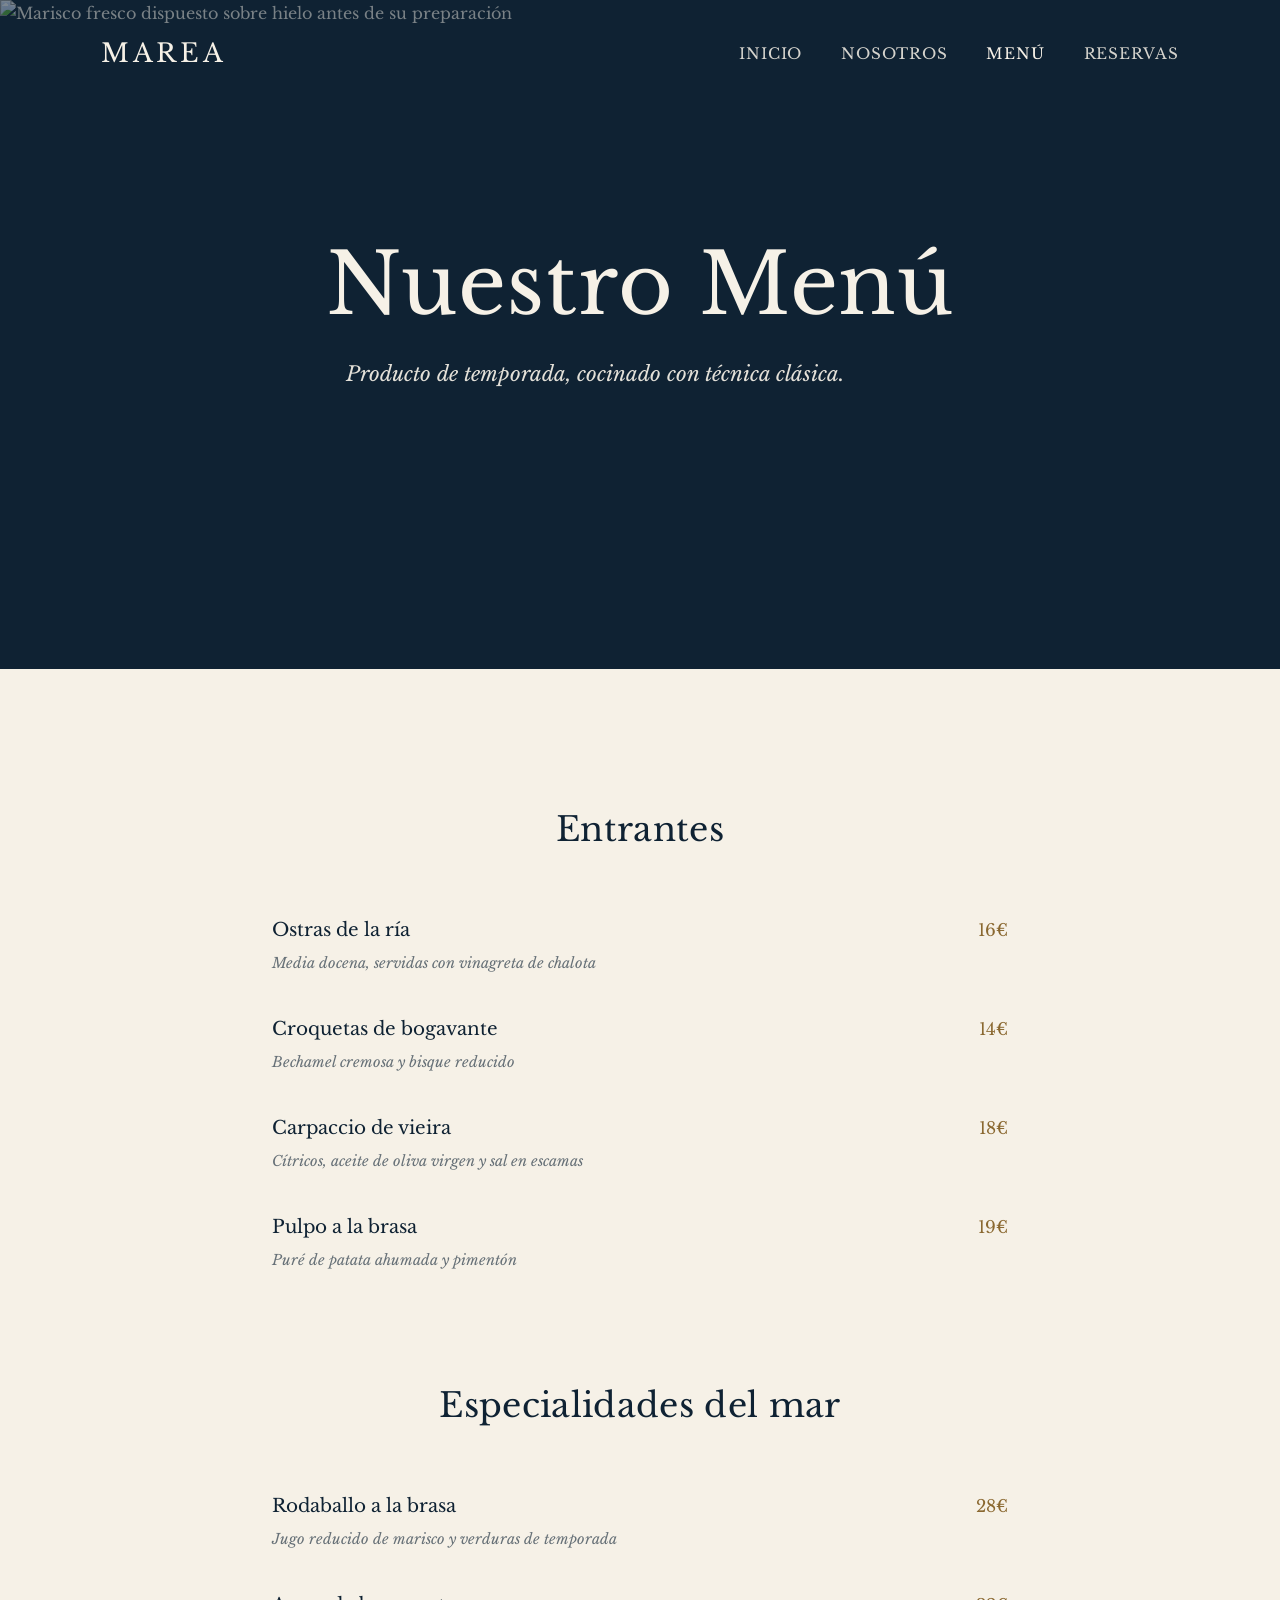
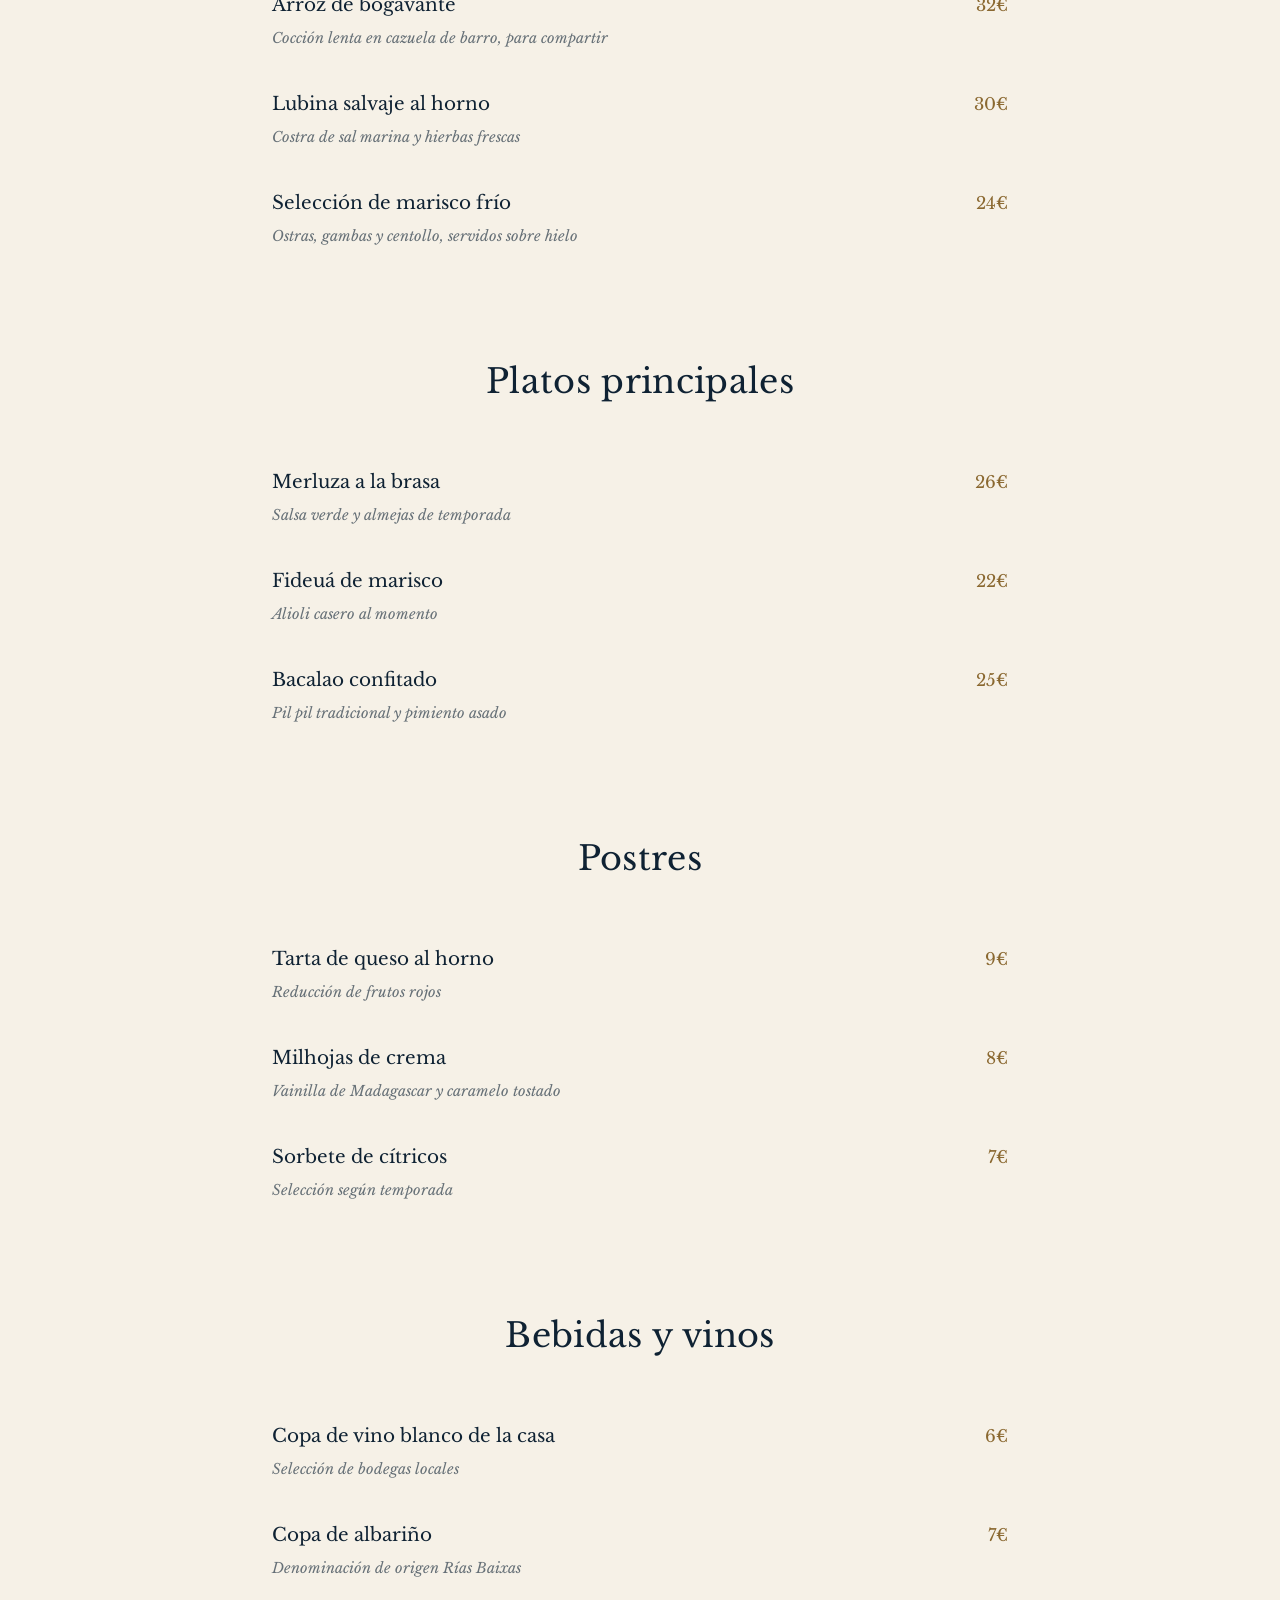
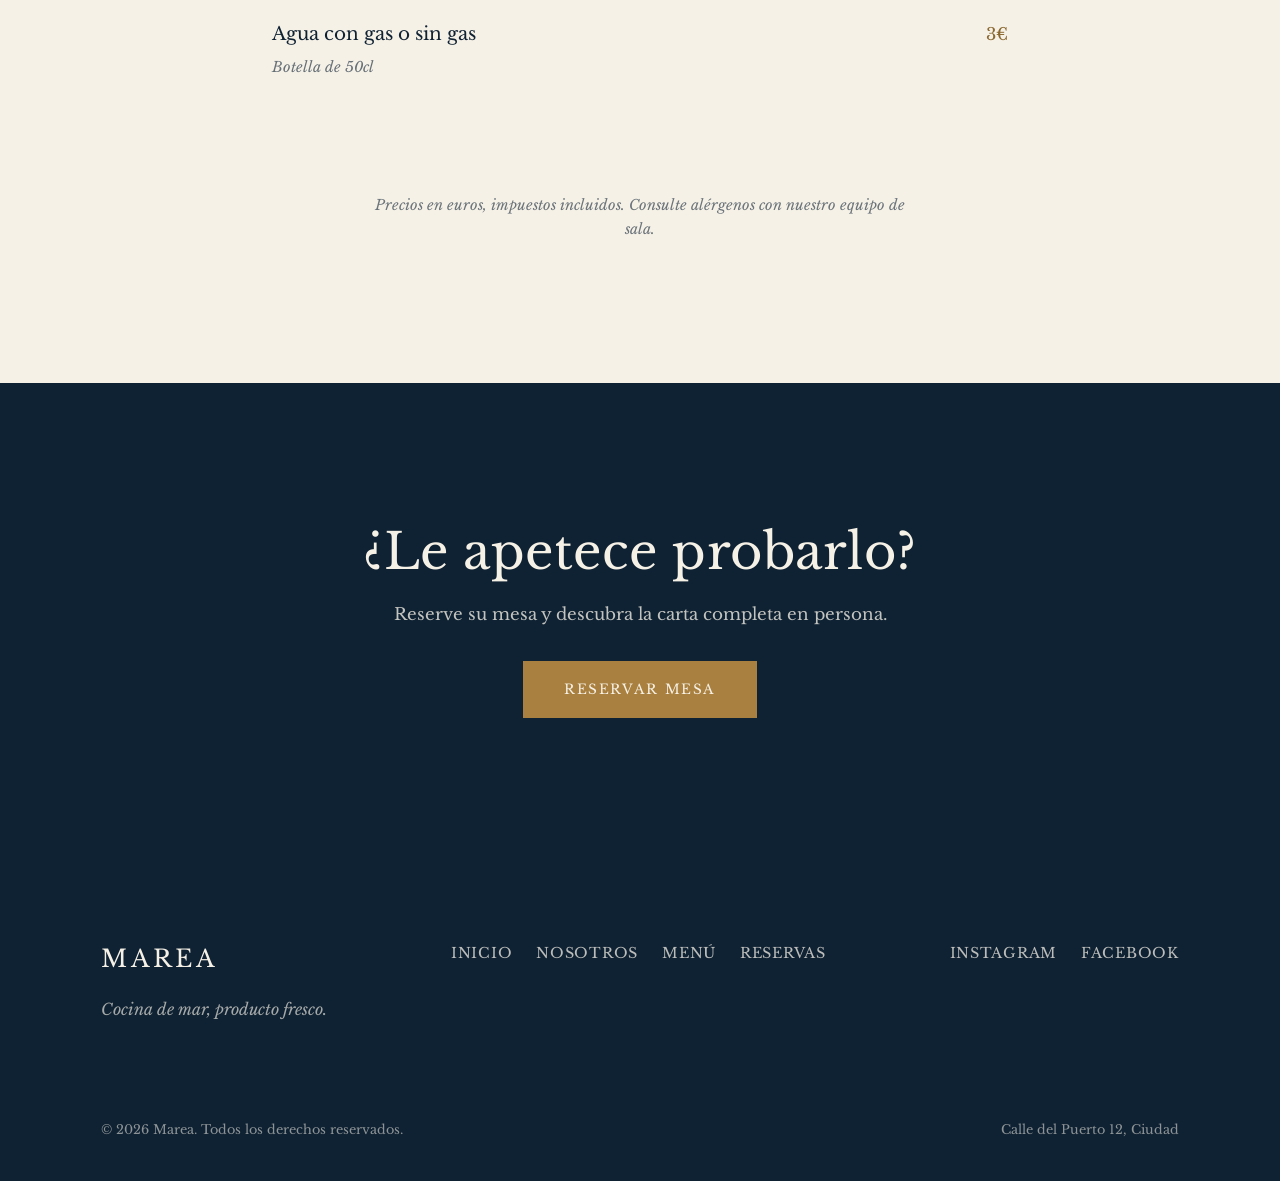
==== menu.html @ 4302d96d "Crear sitio web de Marea: home y menú minimalistas Sitio estático de dos páginas para un restaurante" ====
<!DOCTYPE html>
<html lang="es">
<head>
  <meta charset="UTF-8">
  <meta name="viewport" content="width=device-width, initial-scale=1.0">
  <title>Menú — Marea</title>
  <meta name="description" content="Carta de Marea: entrantes, especialidades del mar, platos principales, postres y vinos.">

  <link rel="preconnect" href="https://fonts.googleapis.com">
  <link rel="preconnect" href="https://fonts.gstatic.com" crossorigin>
  <link href="https://fonts.googleapis.com/css2?family=Libre+Baskerville:ital,wght@0,400;0,700;1,400&display=swap" rel="stylesheet">

  <link rel="stylesheet" href="assets/css/style.css">

  <!-- INSERTAR AQUÍ: favicon del restaurante (mismo archivo que en index.html). -->
  <link rel="icon" href="assets/images/favicon.png" type="image/png">
</head>
<body>

  <header class="site-header" data-header>
    <div class="container site-header__inner">
      <a href="index.html" class="logo">Marea</a>

      <nav class="main-nav" data-nav id="main-nav">
        <ul>
          <li><a href="index.html">Inicio</a></li>
          <li><a href="index.html#nosotros">Nosotros</a></li>
          <li><a href="menu.html" class="is-active">Menú</a></li>
          <li><a href="index.html#reservas">Reservas</a></li>
        </ul>
      </nav>

      <button class="nav-toggle" data-nav-toggle aria-label="Abrir menú de navegación" aria-expanded="false" aria-controls="main-nav">
        <span></span><span></span><span></span>
      </button>
    </div>
  </header>

  <main>

    <!-- HERO DE MENÚ -->
    <section class="hero hero--compact">
      <!-- INSERTAR AQUÍ: imagen para la cabecera del menú. Recomendado 1920x1080px, horizontal,
           puede ser un plano cercano de marisco fresco o una mesa servida. -->
      <img
        src="assets/images/hero-menu.jpg"
        alt="Marisco fresco dispuesto sobre hielo antes de su preparación"
        class="hero__image"
      >

      <div class="container hero__content">
        <h1 class="hero__title">Nuestro Menú</h1>
        <p class="hero__subtitle">Producto de temporada, cocinado con técnica clásica.</p>
      </div>
    </section>

    <!-- CARTA -->
    <section>
      <div class="container">

        <div class="menu-category">
          <h2 class="menu-category__title">Entrantes</h2>

          <div class="menu-item">
            <div>
              <span class="menu-item__name">Ostras de la ría</span>
              <span class="menu-item__desc">Media docena, servidas con vinagreta de chalota</span>
            </div>
            <span class="menu-item__price">16€</span>
          </div>

          <div class="menu-item">
            <div>
              <span class="menu-item__name">Croquetas de bogavante</span>
              <span class="menu-item__desc">Bechamel cremosa y bisque reducido</span>
            </div>
            <span class="menu-item__price">14€</span>
          </div>

          <div class="menu-item">
            <div>
              <span class="menu-item__name">Carpaccio de vieira</span>
              <span class="menu-item__desc">Cítricos, aceite de oliva virgen y sal en escamas</span>
            </div>
            <span class="menu-item__price">18€</span>
          </div>

          <div class="menu-item">
            <div>
              <span class="menu-item__name">Pulpo a la brasa</span>
              <span class="menu-item__desc">Puré de patata ahumada y pimentón</span>
            </div>
            <span class="menu-item__price">19€</span>
          </div>
        </div>

        <div class="menu-category">
          <h2 class="menu-category__title">Especialidades del mar</h2>

          <div class="menu-item">
            <div>
              <span class="menu-item__name">Rodaballo a la brasa</span>
              <span class="menu-item__desc">Jugo reducido de marisco y verduras de temporada</span>
            </div>
            <span class="menu-item__price">28€</span>
          </div>

          <div class="menu-item">
            <div>
              <span class="menu-item__name">Arroz de bogavante</span>
              <span class="menu-item__desc">Cocción lenta en cazuela de barro, para compartir</span>
            </div>
            <span class="menu-item__price">32€</span>
          </div>

          <div class="menu-item">
            <div>
              <span class="menu-item__name">Lubina salvaje al horno</span>
              <span class="menu-item__desc">Costra de sal marina y hierbas frescas</span>
            </div>
            <span class="menu-item__price">30€</span>
          </div>

          <div class="menu-item">
            <div>
              <span class="menu-item__name">Selección de marisco frío</span>
              <span class="menu-item__desc">Ostras, gambas y centollo, servidos sobre hielo</span>
            </div>
            <span class="menu-item__price">24€</span>
          </div>
        </div>

        <div class="menu-category">
          <h2 class="menu-category__title">Platos principales</h2>

          <div class="menu-item">
            <div>
              <span class="menu-item__name">Merluza a la brasa</span>
              <span class="menu-item__desc">Salsa verde y almejas de temporada</span>
            </div>
            <span class="menu-item__price">26€</span>
          </div>

          <div class="menu-item">
            <div>
              <span class="menu-item__name">Fideuá de marisco</span>
              <span class="menu-item__desc">Alioli casero al momento</span>
            </div>
            <span class="menu-item__price">22€</span>
          </div>

          <div class="menu-item">
            <div>
              <span class="menu-item__name">Bacalao confitado</span>
              <span class="menu-item__desc">Pil pil tradicional y pimiento asado</span>
            </div>
            <span class="menu-item__price">25€</span>
          </div>
        </div>

        <div class="menu-category">
          <h2 class="menu-category__title">Postres</h2>

          <div class="menu-item">
            <div>
              <span class="menu-item__name">Tarta de queso al horno</span>
              <span class="menu-item__desc">Reducción de frutos rojos</span>
            </div>
            <span class="menu-item__price">9€</span>
          </div>

          <div class="menu-item">
            <div>
              <span class="menu-item__name">Milhojas de crema</span>
              <span class="menu-item__desc">Vainilla de Madagascar y caramelo tostado</span>
            </div>
            <span class="menu-item__price">8€</span>
          </div>

          <div class="menu-item">
            <div>
              <span class="menu-item__name">Sorbete de cítricos</span>
              <span class="menu-item__desc">Selección según temporada</span>
            </div>
            <span class="menu-item__price">7€</span>
          </div>
        </div>

        <div class="menu-category">
          <h2 class="menu-category__title">Bebidas y vinos</h2>

          <div class="menu-item">
            <div>
              <span class="menu-item__name">Copa de vino blanco de la casa</span>
              <span class="menu-item__desc">Selección de bodegas locales</span>
            </div>
            <span class="menu-item__price">6€</span>
          </div>

          <div class="menu-item">
            <div>
              <span class="menu-item__name">Copa de albariño</span>
              <span class="menu-item__desc">Denominación de origen Rías Baixas</span>
            </div>
            <span class="menu-item__price">7€</span>
          </div>

          <div class="menu-item">
            <div>
              <span class="menu-item__name">Agua con gas o sin gas</span>
              <span class="menu-item__desc">Botella de 50cl</span>
            </div>
            <span class="menu-item__price">3€</span>
          </div>
        </div>

        <p class="menu-note">
          Precios en euros, impuestos incluidos. Consulte alérgenos con nuestro equipo de sala.
        </p>

      </div>
    </section>

    <!-- LLAMADA A RESERVAR -->
    <section class="reserve" id="reservas">
      <div class="container">
        <div class="section-heading section-heading--center" style="margin-bottom: 2rem;">
          <h2>¿Le apetece probarlo?</h2>
          <p>Reserve su mesa y descubra la carta completa en persona.</p>
        </div>
        <div style="display:flex; justify-content:center;">
          <a href="mailto:reservas@marea.com" class="btn btn--primary">Reservar mesa</a>
        </div>
      </div>
    </section>

  </main>

  <footer class="site-footer">
    <div class="container">
      <div class="site-footer__top">
        <div>
          <div class="site-footer__logo">Marea</div>
          <p class="site-footer__tagline">Cocina de mar, producto fresco.</p>
        </div>

        <nav class="site-footer__nav">
          <ul>
            <li><a href="index.html">Inicio</a></li>
            <li><a href="index.html#nosotros">Nosotros</a></li>
            <li><a href="menu.html">Menú</a></li>
            <li><a href="index.html#reservas">Reservas</a></li>
          </ul>
        </nav>

        <nav class="site-footer__social">
          <ul>
            <!-- Sustituir por los enlaces reales a redes sociales -->
            <li><a href="#" target="_blank" rel="noopener">Instagram</a></li>
            <li><a href="#" target="_blank" rel="noopener">Facebook</a></li>
          </ul>
        </nav>
      </div>

      <div class="site-footer__bottom">
        <span>© 2026 Marea. Todos los derechos reservados.</span>
        <span>Calle del Puerto 12, Ciudad</span>
      </div>
    </div>
  </footer>

  <script src="assets/js/main.js"></script>
</body>
</html>
---- assets/css/style.css ----
/* ==========================================================================
   MAREA — Restaurante de mariscos
   Sistema de diseño: minimalista, jerarquía tipográfica y espacio en blanco.
   Regla estructural: no se usan bordes salvo en botones (.btn) y tarjetas (.card).
   Tipografía: Libre Baskerville (revival de la fuente inglesa de John Baskerville).
   ========================================================================== */

:root {
  /* Paleta de 3 colores */
  --color-ink: #0f2233;        /* azul marino profundo — texto principal / fondos oscuros */
  --color-ivory: #f6f1e7;      /* marfil cálido — fondo principal */
  --color-brass: #a9803f;      /* latón / dorado envejecido — acentos */

  --color-ink-rgb: 15, 34, 51;
  --color-brass-rgb: 169, 128, 63;

  --color-ivory-soft: #efe8d8; /* variación tenue del marfil para separar secciones */
  --color-brass-deep: #8a6830; /* dorado en estado hover/activo */

  --font-display: 'Libre Baskerville', 'Georgia', serif;

  --container-width: 1180px;
  --gutter: clamp(1.5rem, 4vw, 4rem);

  --ease: cubic-bezier(0.4, 0, 0.2, 1);
}

/* ---------- Reset ---------- */
*,
*::before,
*::after {
  box-sizing: border-box;
}

html {
  scroll-behavior: smooth;
}

body,
h1, h2, h3, h4,
p, figure, blockquote {
  margin: 0;
}

ul {
  list-style: none;
  margin: 0;
  padding: 0;
}

a {
  color: inherit;
  text-decoration: none;
}

img {
  display: block;
  max-width: 100%;
  height: auto;
}

button {
  font: inherit;
  color: inherit;
  background: none;
  border: none;
  cursor: pointer;
  padding: 0;
}

/* ---------- Base ---------- */
body {
  font-family: var(--font-display);
  background-color: var(--color-ivory);
  color: var(--color-ink);
  font-weight: 400;
  line-height: 1.7;
  -webkit-font-smoothing: antialiased;
}

.container {
  width: 100%;
  max-width: var(--container-width);
  margin-inline: auto;
  padding-inline: var(--gutter);
}

/* Utilidad de entrecomillado / kicker eliminada a propósito: el sitio
   no usa etiquetas de sección ni indicadores genéricos. La jerarquía
   se resuelve con tamaño, peso e interlineado tipográfico. */

h1, h2, h3, h4 {
  font-family: var(--font-display);
  font-weight: 400;
  letter-spacing: 0.01em;
  line-height: 1.15;
}

.eyebrow-none { display: none; } /* reservado, no se usa: sin etiquetas de sección */

/* ---------- Encabezado / navegación ---------- */
.site-header {
  position: fixed;
  inset-inline: 0;
  top: 0;
  z-index: 100;
  padding-block: clamp(1.25rem, 3vw, 2rem);
  transition: padding var(--ease) 0.35s, background-color var(--ease) 0.35s;
}

.site-header__inner {
  display: flex;
  align-items: center;
  justify-content: space-between;
}

.site-header.is-scrolled {
  padding-block: 1rem;
  background-color: rgba(var(--color-ink-rgb), 0.92);
  backdrop-filter: blur(6px);
}

.logo {
  font-size: clamp(1.35rem, 2vw, 1.6rem);
  letter-spacing: 0.14em;
  text-transform: uppercase;
  color: inherit;
}

.main-nav ul {
  display: flex;
  align-items: center;
  gap: clamp(1.75rem, 3vw, 3rem);
}

.main-nav a {
  font-size: 0.95rem;
  letter-spacing: 0.06em;
  text-transform: uppercase;
  opacity: 0.86;
  transition: opacity var(--ease) 0.25s;
}

.main-nav a:hover,
.main-nav a.is-active {
  opacity: 1;
}

.nav-toggle {
  display: none;
  flex-direction: column;
  justify-content: space-between;
  width: 26px;
  height: 18px;
}

.nav-toggle span {
  display: block;
  height: 1px;
  width: 100%;
  background-color: currentColor;
}

/* Encabezado y navegación sobre fondo oscuro (hero) por defecto */
.site-header,
.site-header .logo,
.site-header .main-nav a,
.site-header .nav-toggle {
  color: var(--color-ivory);
}

/* Variante para páginas / estados con fondo claro bajo el encabezado */
.site-header.on-light .logo,
.site-header.on-light .main-nav a,
.site-header.on-light .nav-toggle {
  color: var(--color-ink);
}

/* ---------- Botones ---------- */
.btn {
  display: inline-block;
  padding: 1rem 2.5rem;
  font-size: 0.85rem;
  letter-spacing: 0.12em;
  text-transform: uppercase;
  border: 1px solid currentColor;
  transition: background-color var(--ease) 0.3s, color var(--ease) 0.3s, border-color var(--ease) 0.3s;
}

.btn--primary {
  color: var(--color-ivory);
  border-color: var(--color-brass);
  background-color: var(--color-brass);
}

.btn--primary:hover {
  background-color: transparent;
  color: var(--color-brass);
}

.btn--outline {
  color: var(--color-ivory);
  border-color: rgba(246, 241, 231, 0.55);
  background-color: transparent;
}

.btn--outline:hover {
  border-color: var(--color-ivory);
  background-color: var(--color-ivory);
  color: var(--color-ink);
}

.btn--dark {
  color: var(--color-ink);
  border-color: var(--color-ink);
  background-color: transparent;
}

.btn--dark:hover {
  background-color: var(--color-ink);
  color: var(--color-ivory);
}

/* ---------- Hero ---------- */
.hero {
  position: relative;
  min-height: 100svh;
  display: flex;
  align-items: flex-end;
  overflow: hidden;
  color: var(--color-ivory);
  background-color: var(--color-ink);
}

.hero__image {
  position: absolute;
  inset: 0;
  width: 100%;
  height: 100%;
  object-fit: cover;
  object-position: center;
}

.hero::after {
  content: "";
  position: absolute;
  inset: 0;
  background: linear-gradient(
    180deg,
    rgba(var(--color-ink-rgb), 0.55) 0%,
    rgba(var(--color-ink-rgb), 0.35) 45%,
    rgba(var(--color-ink-rgb), 0.85) 100%
  );
}

.hero__content {
  position: relative;
  z-index: 1;
  padding-block: clamp(3rem, 8vw, 6rem);
  max-width: 42rem;
}

.hero__title {
  font-size: clamp(2.75rem, 7vw, 5.25rem);
  margin-bottom: 1.5rem;
}

.hero__subtitle {
  font-size: clamp(1.05rem, 1.6vw, 1.3rem);
  font-style: italic;
  font-weight: 400;
  opacity: 0.92;
  max-width: 34rem;
  margin-bottom: 2.5rem;
}

.hero__actions {
  display: flex;
  flex-wrap: wrap;
  gap: 1.25rem;
}

/* Hero reducido, usado en la página de Menú */
.hero--compact {
  min-height: 62vh;
  align-items: center;
}

.hero--compact .hero__content {
  text-align: center;
  max-width: 46rem;
  margin-inline: auto;
}

/* ---------- Secciones genéricas ---------- */
section {
  padding-block: clamp(5rem, 11vw, 9rem);
}

.section--soft {
  background-color: var(--color-ivory-soft);
}

.section-heading {
  max-width: 42rem;
  margin-bottom: clamp(3rem, 6vw, 5rem);
}

.section-heading--center {
  margin-inline: auto;
  text-align: center;
}

.section-heading h2 {
  font-size: clamp(2.1rem, 4vw, 3.1rem);
  margin-bottom: 1.25rem;
}

.section-heading p {
  font-size: 1.05rem;
  opacity: 0.78;
}

/* ---------- Nosotros / historia (imagen + texto) ---------- */
.about {
  display: grid;
  grid-template-columns: 1fr;
  gap: clamp(2.5rem, 6vw, 5rem);
  align-items: center;
}

.about__media img {
  width: 100%;
  aspect-ratio: 4 / 5;
  object-fit: cover;
}

.about__body h2 {
  font-size: clamp(2rem, 4vw, 2.9rem);
  margin-bottom: 1.5rem;
}

.about__body p {
  opacity: 0.82;
  max-width: 34rem;
  margin-bottom: 1.25rem;
}

.about__body p:last-of-type {
  margin-bottom: 2rem;
}

/* ---------- Tarjetas (única excepción de borde junto con .btn) ---------- */
.dishes__grid {
  display: grid;
  grid-template-columns: 1fr;
  gap: clamp(1.75rem, 3vw, 2.5rem);
}

.card {
  border: 1px solid rgba(var(--color-ink-rgb), 0.16);
  background-color: var(--color-ivory);
  display: flex;
  flex-direction: column;
}

.card__media img {
  width: 100%;
  aspect-ratio: 5 / 4;
  object-fit: cover;
}

.card__body {
  padding: clamp(1.5rem, 3vw, 2.25rem);
  display: flex;
  flex-direction: column;
  flex-grow: 1;
}

.card__row {
  display: flex;
  justify-content: space-between;
  align-items: baseline;
  gap: 1rem;
  margin-bottom: 0.75rem;
}

.card__row h3 {
  font-size: 1.25rem;
}

.card__price {
  font-size: 1.05rem;
  color: var(--color-brass-deep);
  white-space: nowrap;
}

.card__body p {
  opacity: 0.75;
  font-size: 0.95rem;
}

/* ---------- Galería / ambiente ---------- */
.gallery {
  display: grid;
  grid-template-columns: 1fr;
  gap: clamp(0.75rem, 2vw, 1.25rem);
}

.gallery__item img {
  width: 100%;
  height: 100%;
  object-fit: cover;
}

.gallery__item--tall,
.gallery__item--wide {
  aspect-ratio: 4 / 3;
}

/* ---------- Cita ---------- */
.quote {
  text-align: center;
  max-width: 46rem;
  margin-inline: auto;
}

.quote blockquote {
  font-size: clamp(1.5rem, 3vw, 2.25rem);
  font-style: italic;
  line-height: 1.5;
  margin-bottom: 1.75rem;
}

.quote cite {
  display: block;
  font-style: normal;
  font-size: 0.85rem;
  letter-spacing: 0.1em;
  text-transform: uppercase;
  opacity: 0.6;
}

/* ---------- Reservas / contacto ---------- */
.reserve {
  background-color: var(--color-ink);
  color: var(--color-ivory);
}

.reserve__grid {
  display: grid;
  grid-template-columns: 1fr;
  gap: clamp(2.5rem, 6vw, 5rem);
  align-items: center;
}

.reserve__body h2 {
  font-size: clamp(2.1rem, 4vw, 3rem);
  margin-bottom: 1.25rem;
}

.reserve__body p {
  opacity: 0.78;
  max-width: 32rem;
  margin-bottom: 2rem;
}

.reserve__details {
  display: flex;
  flex-direction: column;
  gap: 1.5rem;
}

.reserve__details h4 {
  font-size: 0.8rem;
  letter-spacing: 0.12em;
  text-transform: uppercase;
  opacity: 0.6;
  margin-bottom: 0.4rem;
}

.reserve__details p {
  opacity: 0.92;
}

.reserve__media img {
  width: 100%;
  aspect-ratio: 4 / 5;
  object-fit: cover;
}

/* ---------- Menú (listado de platos) ---------- */
.menu-category {
  max-width: 46rem;
  margin-inline: auto;
  margin-bottom: clamp(3.5rem, 8vw, 6rem);
}

.menu-category:last-child {
  margin-bottom: 0;
}

.menu-category__title {
  font-size: clamp(1.6rem, 3vw, 2.1rem);
  text-align: center;
  margin-bottom: clamp(2rem, 4vw, 3rem);
}

.menu-item {
  display: flex;
  justify-content: space-between;
  align-items: baseline;
  gap: 1.5rem;
  padding-block: 1.1rem;
}

.menu-item + .menu-item {
  margin-top: 0.15rem;
}

.menu-item__name {
  font-size: 1.15rem;
}

.menu-item__desc {
  display: block;
  font-size: 0.9rem;
  font-style: italic;
  opacity: 0.62;
  margin-top: 0.35rem;
  max-width: 30rem;
}

.menu-item__price {
  font-size: 1.05rem;
  color: var(--color-brass-deep);
  white-space: nowrap;
}

.menu-note {
  text-align: center;
  max-width: 34rem;
  margin: clamp(3rem, 6vw, 4.5rem) auto 0;
  font-size: 0.9rem;
  font-style: italic;
  opacity: 0.6;
}

/* ---------- Pie de página ---------- */
.site-footer {
  background-color: var(--color-ink);
  color: var(--color-ivory);
  padding-block: clamp(3.5rem, 7vw, 5rem) clamp(2rem, 4vw, 2.5rem);
}

.site-footer__top {
  display: flex;
  flex-direction: column;
  gap: clamp(2rem, 4vw, 3rem);
  padding-bottom: clamp(2.5rem, 5vw, 3.5rem);
}

.site-footer__logo {
  font-size: 1.5rem;
  letter-spacing: 0.14em;
  text-transform: uppercase;
  margin-bottom: 1rem;
}

.site-footer__tagline {
  opacity: 0.65;
  max-width: 26rem;
  font-style: italic;
}

.site-footer__nav ul,
.site-footer__social ul {
  display: flex;
  flex-wrap: wrap;
  gap: 1.5rem;
}

.site-footer__nav a,
.site-footer__social a {
  font-size: 0.9rem;
  letter-spacing: 0.05em;
  text-transform: uppercase;
  opacity: 0.75;
  transition: opacity var(--ease) 0.25s;
}

.site-footer__nav a:hover,
.site-footer__social a:hover {
  opacity: 1;
}

.site-footer__bottom {
  display: flex;
  flex-direction: column;
  gap: 0.75rem;
  padding-top: clamp(2rem, 4vw, 2.5rem);
  font-size: 0.8rem;
  opacity: 0.55;
}

/* ---------- Responsive ---------- */
@media (min-width: 640px) {
  .dishes__grid {
    grid-template-columns: repeat(2, 1fr);
  }

  .gallery {
    grid-template-columns: repeat(2, 1fr);
  }

  .site-footer__top {
    flex-direction: row;
    justify-content: space-between;
    align-items: flex-start;
  }

  .site-footer__bottom {
    flex-direction: row;
    justify-content: space-between;
  }
}

@media (min-width: 860px) {
  .about {
    grid-template-columns: 1fr 1fr;
  }

  .about__media--right {
    order: 2;
  }

  .reserve__grid {
    grid-template-columns: 1fr 1fr;
  }
}

@media (min-width: 900px) {
  .dishes__grid {
    grid-template-columns: repeat(3, 1fr);
  }

  .gallery {
    grid-template-columns: repeat(3, 1fr);
  }
}

@media (max-width: 859px) {
  .main-nav {
    position: fixed;
    inset: 0;
    z-index: 90;
    display: flex;
    align-items: center;
    justify-content: center;
    background-color: var(--color-ink);
    opacity: 0;
    visibility: hidden;
    transform: translateY(-8px);
    transition: opacity var(--ease) 0.35s, visibility var(--ease) 0.35s, transform var(--ease) 0.35s;
  }

  .main-nav.is-open {
    opacity: 1;
    visibility: visible;
    transform: translateY(0);
  }

  .main-nav ul {
    flex-direction: column;
    gap: 2.25rem;
    text-align: center;
  }

  .main-nav a {
    color: var(--color-ivory);
    font-size: 1.4rem;
  }

  .nav-toggle {
    display: flex;
  }
}

@media (max-width: 639px) {
  .menu-item {
    flex-direction: column;
    align-items: flex-start;
    gap: 0.25rem;
  }
}
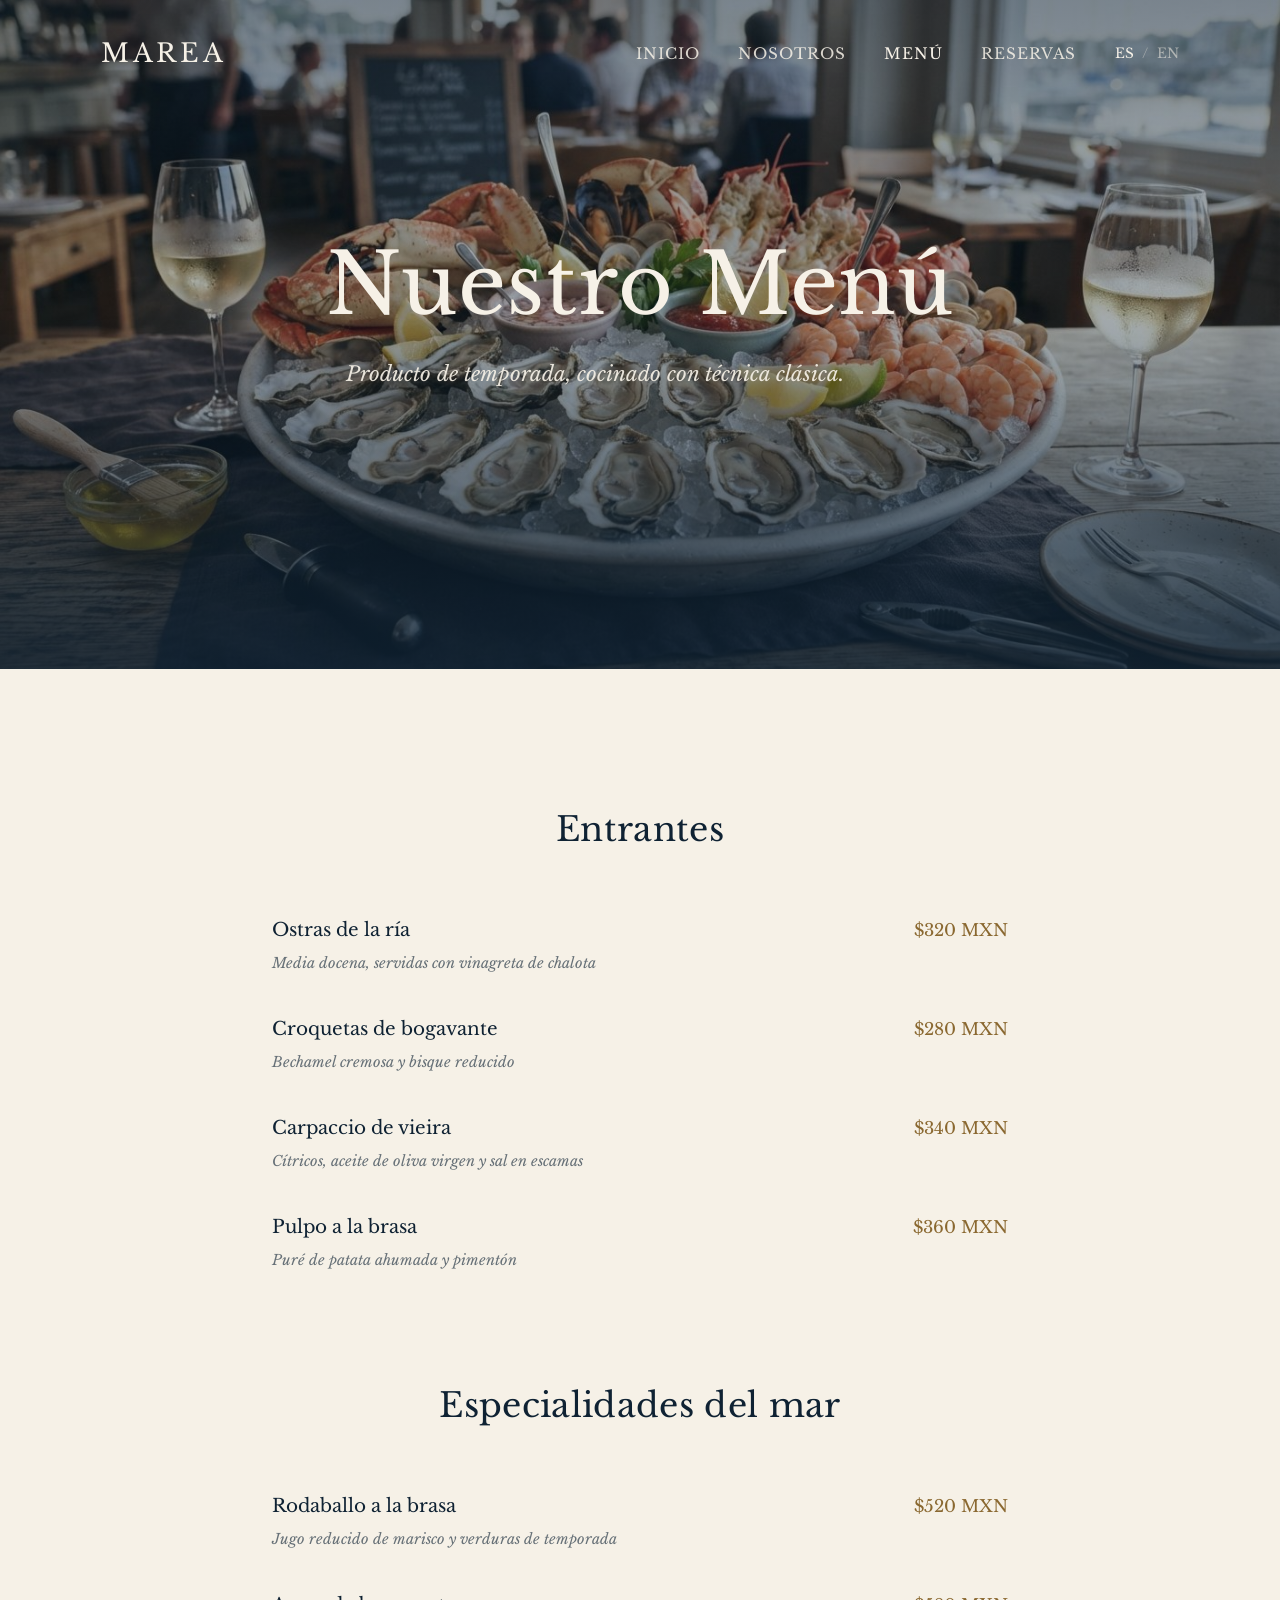
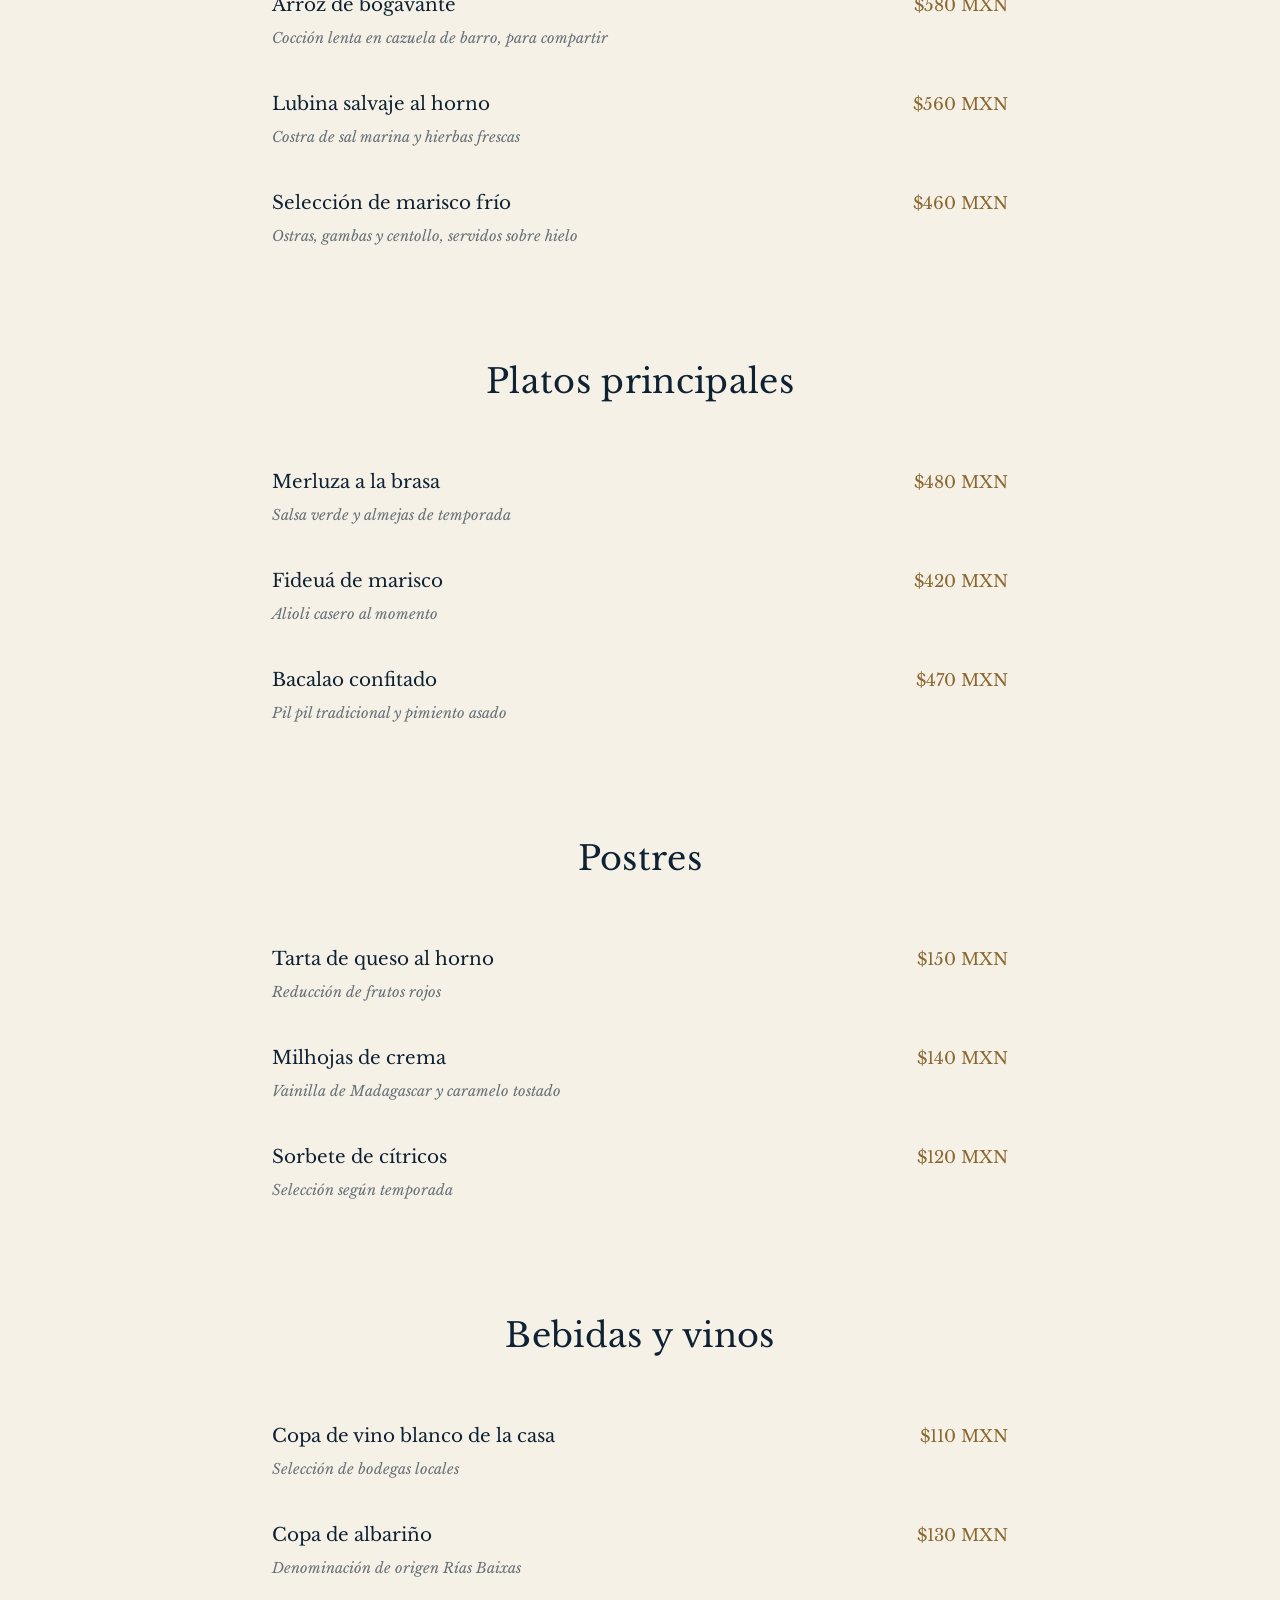
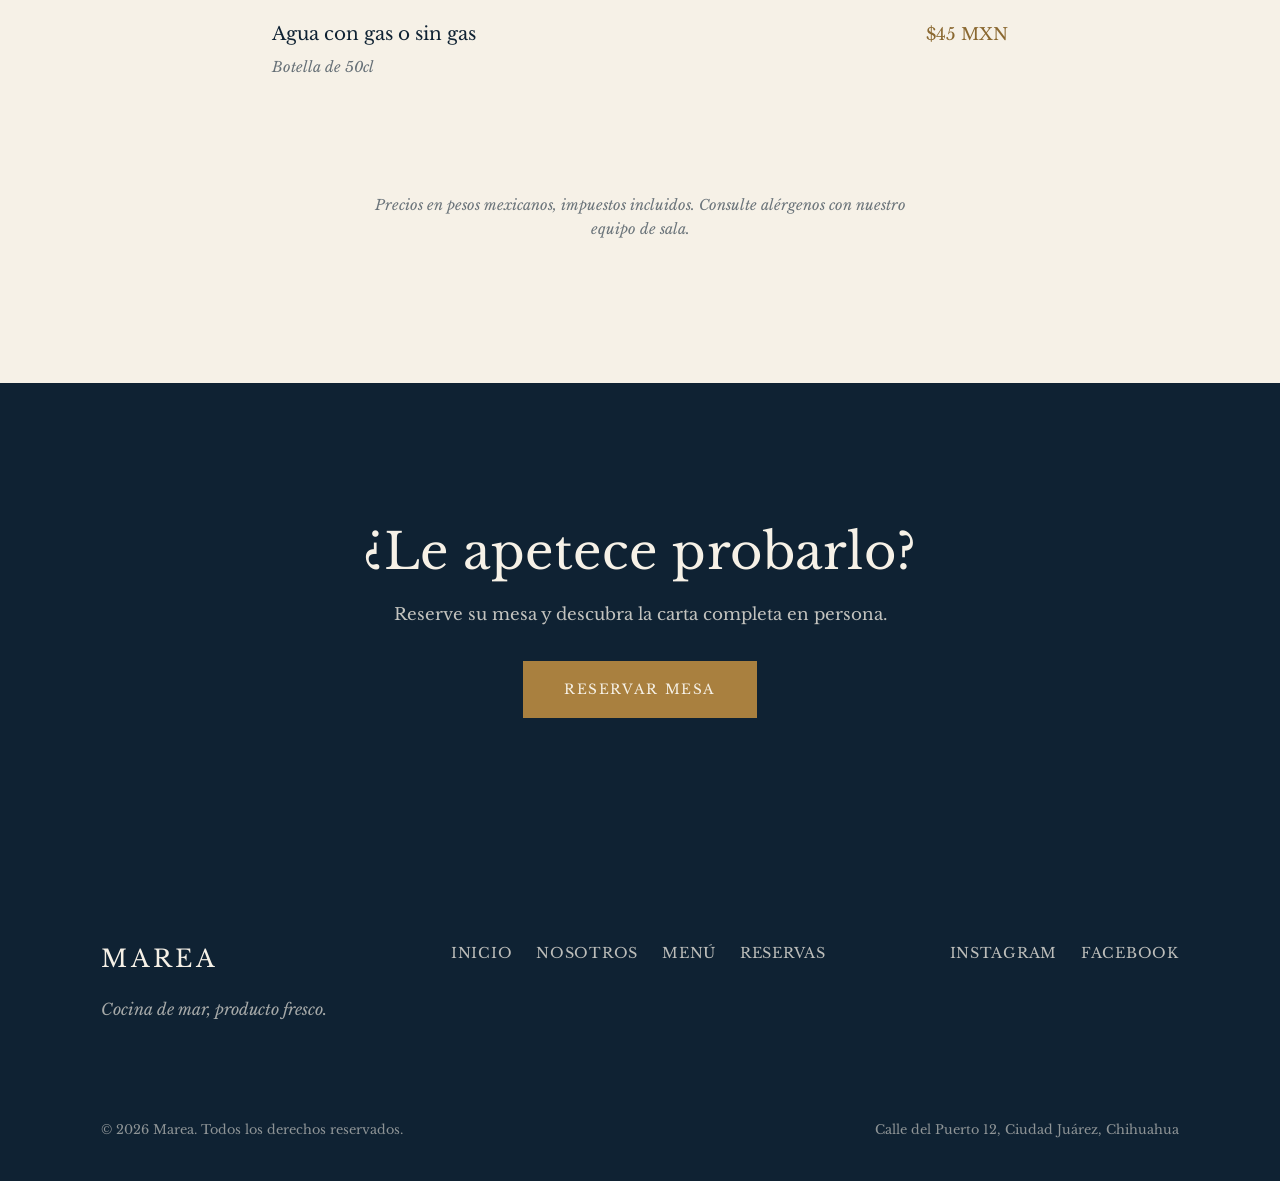
==== commit 441b0997: "Agregar selector de idioma/moneda, WhatsApp y fotografías reales - Selector ES/EN en el encabezado q" ====
--- a/menu.html
+++ b/menu.html
@@ -21,18 +21,26 @@
     <div class="container site-header__inner">
       <a href="index.html" class="logo">Marea</a>
 
-      <nav class="main-nav" data-nav id="main-nav">
-        <ul>
-          <li><a href="index.html">Inicio</a></li>
-          <li><a href="index.html#nosotros">Nosotros</a></li>
-          <li><a href="menu.html" class="is-active">Menú</a></li>
-          <li><a href="index.html#reservas">Reservas</a></li>
-        </ul>
-      </nav>
-
-      <button class="nav-toggle" data-nav-toggle aria-label="Abrir menú de navegación" aria-expanded="false" aria-controls="main-nav">
-        <span></span><span></span><span></span>
-      </button>
+      <div class="site-header__right">
+        <nav class="main-nav" data-nav id="main-nav">
+          <ul>
+            <li><a href="index.html" data-i18n="nav_inicio">Inicio</a></li>
+            <li><a href="index.html#nosotros" data-i18n="nav_nosotros">Nosotros</a></li>
+            <li><a href="menu.html" class="is-active" data-i18n="nav_menu">Menú</a></li>
+            <li><a href="index.html#reservas" data-i18n="nav_reservas">Reservas</a></li>
+          </ul>
+        </nav>
+
+        <div class="lang-switch" data-lang-switch aria-label="Seleccionar idioma / moneda">
+          <button type="button" class="lang-switch__btn is-active" data-lang-btn="es">ES</button>
+          <span class="lang-switch__divider">/</span>
+          <button type="button" class="lang-switch__btn" data-lang-btn="en">EN</button>
+        </div>
+
+        <button class="nav-toggle" data-nav-toggle aria-label="Abrir menú de navegación" aria-expanded="false" aria-controls="main-nav">
+          <span></span><span></span><span></span>
+        </button>
+      </div>
     </div>
   </header>
 
@@ -40,8 +48,6 @@
 
     <!-- HERO DE MENÚ -->
     <section class="hero hero--compact">
-      <!-- INSERTAR AQUÍ: imagen para la cabecera del menú. Recomendado 1920x1080px, horizontal,
-           puede ser un plano cercano de marisco fresco o una mesa servida. -->
       <img
         src="assets/images/hero-menu.jpg"
         alt="Marisco fresco dispuesto sobre hielo antes de su preparación"
@@ -49,8 +55,8 @@
       >
 
       <div class="container hero__content">
-        <h1 class="hero__title">Nuestro Menú</h1>
-        <p class="hero__subtitle">Producto de temporada, cocinado con técnica clásica.</p>
+        <h1 class="hero__title" data-i18n="menu_hero_title">Nuestro Menú</h1>
+        <p class="hero__subtitle" data-i18n="menu_hero_subtitle">Producto de temporada, cocinado con técnica clásica.</p>
       </div>
     </section>
 
@@ -59,163 +65,163 @@
       <div class="container">
 
         <div class="menu-category">
-          <h2 class="menu-category__title">Entrantes</h2>
-
-          <div class="menu-item">
-            <div>
-              <span class="menu-item__name">Ostras de la ría</span>
-              <span class="menu-item__desc">Media docena, servidas con vinagreta de chalota</span>
-            </div>
-            <span class="menu-item__price">16€</span>
-          </div>
-
-          <div class="menu-item">
-            <div>
-              <span class="menu-item__name">Croquetas de bogavante</span>
-              <span class="menu-item__desc">Bechamel cremosa y bisque reducido</span>
-            </div>
-            <span class="menu-item__price">14€</span>
-          </div>
-
-          <div class="menu-item">
-            <div>
-              <span class="menu-item__name">Carpaccio de vieira</span>
-              <span class="menu-item__desc">Cítricos, aceite de oliva virgen y sal en escamas</span>
-            </div>
-            <span class="menu-item__price">18€</span>
-          </div>
-
-          <div class="menu-item">
-            <div>
-              <span class="menu-item__name">Pulpo a la brasa</span>
-              <span class="menu-item__desc">Puré de patata ahumada y pimentón</span>
-            </div>
-            <span class="menu-item__price">19€</span>
-          </div>
-        </div>
-
-        <div class="menu-category">
-          <h2 class="menu-category__title">Especialidades del mar</h2>
-
-          <div class="menu-item">
-            <div>
-              <span class="menu-item__name">Rodaballo a la brasa</span>
-              <span class="menu-item__desc">Jugo reducido de marisco y verduras de temporada</span>
-            </div>
-            <span class="menu-item__price">28€</span>
-          </div>
-
-          <div class="menu-item">
-            <div>
-              <span class="menu-item__name">Arroz de bogavante</span>
-              <span class="menu-item__desc">Cocción lenta en cazuela de barro, para compartir</span>
-            </div>
-            <span class="menu-item__price">32€</span>
-          </div>
-
-          <div class="menu-item">
-            <div>
-              <span class="menu-item__name">Lubina salvaje al horno</span>
-              <span class="menu-item__desc">Costra de sal marina y hierbas frescas</span>
-            </div>
-            <span class="menu-item__price">30€</span>
-          </div>
-
-          <div class="menu-item">
-            <div>
-              <span class="menu-item__name">Selección de marisco frío</span>
-              <span class="menu-item__desc">Ostras, gambas y centollo, servidos sobre hielo</span>
-            </div>
-            <span class="menu-item__price">24€</span>
-          </div>
-        </div>
-
-        <div class="menu-category">
-          <h2 class="menu-category__title">Platos principales</h2>
-
-          <div class="menu-item">
-            <div>
-              <span class="menu-item__name">Merluza a la brasa</span>
-              <span class="menu-item__desc">Salsa verde y almejas de temporada</span>
-            </div>
-            <span class="menu-item__price">26€</span>
-          </div>
-
-          <div class="menu-item">
-            <div>
-              <span class="menu-item__name">Fideuá de marisco</span>
-              <span class="menu-item__desc">Alioli casero al momento</span>
-            </div>
-            <span class="menu-item__price">22€</span>
-          </div>
-
-          <div class="menu-item">
-            <div>
-              <span class="menu-item__name">Bacalao confitado</span>
-              <span class="menu-item__desc">Pil pil tradicional y pimiento asado</span>
-            </div>
-            <span class="menu-item__price">25€</span>
-          </div>
-        </div>
-
-        <div class="menu-category">
-          <h2 class="menu-category__title">Postres</h2>
-
-          <div class="menu-item">
-            <div>
-              <span class="menu-item__name">Tarta de queso al horno</span>
-              <span class="menu-item__desc">Reducción de frutos rojos</span>
-            </div>
-            <span class="menu-item__price">9€</span>
-          </div>
-
-          <div class="menu-item">
-            <div>
-              <span class="menu-item__name">Milhojas de crema</span>
-              <span class="menu-item__desc">Vainilla de Madagascar y caramelo tostado</span>
-            </div>
-            <span class="menu-item__price">8€</span>
-          </div>
-
-          <div class="menu-item">
-            <div>
-              <span class="menu-item__name">Sorbete de cítricos</span>
-              <span class="menu-item__desc">Selección según temporada</span>
-            </div>
-            <span class="menu-item__price">7€</span>
-          </div>
-        </div>
-
-        <div class="menu-category">
-          <h2 class="menu-category__title">Bebidas y vinos</h2>
-
-          <div class="menu-item">
-            <div>
-              <span class="menu-item__name">Copa de vino blanco de la casa</span>
-              <span class="menu-item__desc">Selección de bodegas locales</span>
-            </div>
-            <span class="menu-item__price">6€</span>
-          </div>
-
-          <div class="menu-item">
-            <div>
-              <span class="menu-item__name">Copa de albariño</span>
-              <span class="menu-item__desc">Denominación de origen Rías Baixas</span>
-            </div>
-            <span class="menu-item__price">7€</span>
-          </div>
-
-          <div class="menu-item">
-            <div>
-              <span class="menu-item__name">Agua con gas o sin gas</span>
-              <span class="menu-item__desc">Botella de 50cl</span>
-            </div>
-            <span class="menu-item__price">3€</span>
-          </div>
-        </div>
-
-        <p class="menu-note">
-          Precios en euros, impuestos incluidos. Consulte alérgenos con nuestro equipo de sala.
+          <h2 class="menu-category__title" data-i18n="cat_entrantes">Entrantes</h2>
+
+          <div class="menu-item">
+            <div>
+              <span class="menu-item__name" data-i18n="item1_name">Ostras de la ría</span>
+              <span class="menu-item__desc" data-i18n="item1_desc">Media docena, servidas con vinagreta de chalota</span>
+            </div>
+            <span class="menu-item__price" data-price="320">$320 MXN</span>
+          </div>
+
+          <div class="menu-item">
+            <div>
+              <span class="menu-item__name" data-i18n="item2_name">Croquetas de bogavante</span>
+              <span class="menu-item__desc" data-i18n="item2_desc">Bechamel cremosa y bisque reducido</span>
+            </div>
+            <span class="menu-item__price" data-price="280">$280 MXN</span>
+          </div>
+
+          <div class="menu-item">
+            <div>
+              <span class="menu-item__name" data-i18n="item3_name">Carpaccio de vieira</span>
+              <span class="menu-item__desc" data-i18n="item3_desc">Cítricos, aceite de oliva virgen y sal en escamas</span>
+            </div>
+            <span class="menu-item__price" data-price="340">$340 MXN</span>
+          </div>
+
+          <div class="menu-item">
+            <div>
+              <span class="menu-item__name" data-i18n="item4_name">Pulpo a la brasa</span>
+              <span class="menu-item__desc" data-i18n="item4_desc">Puré de patata ahumada y pimentón</span>
+            </div>
+            <span class="menu-item__price" data-price="360">$360 MXN</span>
+          </div>
+        </div>
+
+        <div class="menu-category">
+          <h2 class="menu-category__title" data-i18n="cat_mar">Especialidades del mar</h2>
+
+          <div class="menu-item">
+            <div>
+              <span class="menu-item__name" data-i18n="item5_name">Rodaballo a la brasa</span>
+              <span class="menu-item__desc" data-i18n="item5_desc">Jugo reducido de marisco y verduras de temporada</span>
+            </div>
+            <span class="menu-item__price" data-price="520">$520 MXN</span>
+          </div>
+
+          <div class="menu-item">
+            <div>
+              <span class="menu-item__name" data-i18n="item6_name">Arroz de bogavante</span>
+              <span class="menu-item__desc" data-i18n="item6_desc">Cocción lenta en cazuela de barro, para compartir</span>
+            </div>
+            <span class="menu-item__price" data-price="580">$580 MXN</span>
+          </div>
+
+          <div class="menu-item">
+            <div>
+              <span class="menu-item__name" data-i18n="item7_name">Lubina salvaje al horno</span>
+              <span class="menu-item__desc" data-i18n="item7_desc">Costra de sal marina y hierbas frescas</span>
+            </div>
+            <span class="menu-item__price" data-price="560">$560 MXN</span>
+          </div>
+
+          <div class="menu-item">
+            <div>
+              <span class="menu-item__name" data-i18n="item8_name">Selección de marisco frío</span>
+              <span class="menu-item__desc" data-i18n="item8_desc">Ostras, gambas y centollo, servidos sobre hielo</span>
+            </div>
+            <span class="menu-item__price" data-price="460">$460 MXN</span>
+          </div>
+        </div>
+
+        <div class="menu-category">
+          <h2 class="menu-category__title" data-i18n="cat_principales">Platos principales</h2>
+
+          <div class="menu-item">
+            <div>
+              <span class="menu-item__name" data-i18n="item9_name">Merluza a la brasa</span>
+              <span class="menu-item__desc" data-i18n="item9_desc">Salsa verde y almejas de temporada</span>
+            </div>
+            <span class="menu-item__price" data-price="480">$480 MXN</span>
+          </div>
+
+          <div class="menu-item">
+            <div>
+              <span class="menu-item__name" data-i18n="item10_name">Fideuá de marisco</span>
+              <span class="menu-item__desc" data-i18n="item10_desc">Alioli casero al momento</span>
+            </div>
+            <span class="menu-item__price" data-price="420">$420 MXN</span>
+          </div>
+
+          <div class="menu-item">
+            <div>
+              <span class="menu-item__name" data-i18n="item11_name">Bacalao confitado</span>
+              <span class="menu-item__desc" data-i18n="item11_desc">Pil pil tradicional y pimiento asado</span>
+            </div>
+            <span class="menu-item__price" data-price="470">$470 MXN</span>
+          </div>
+        </div>
+
+        <div class="menu-category">
+          <h2 class="menu-category__title" data-i18n="cat_postres">Postres</h2>
+
+          <div class="menu-item">
+            <div>
+              <span class="menu-item__name" data-i18n="item12_name">Tarta de queso al horno</span>
+              <span class="menu-item__desc" data-i18n="item12_desc">Reducción de frutos rojos</span>
+            </div>
+            <span class="menu-item__price" data-price="150">$150 MXN</span>
+          </div>
+
+          <div class="menu-item">
+            <div>
+              <span class="menu-item__name" data-i18n="item13_name">Milhojas de crema</span>
+              <span class="menu-item__desc" data-i18n="item13_desc">Vainilla de Madagascar y caramelo tostado</span>
+            </div>
+            <span class="menu-item__price" data-price="140">$140 MXN</span>
+          </div>
+
+          <div class="menu-item">
+            <div>
+              <span class="menu-item__name" data-i18n="item14_name">Sorbete de cítricos</span>
+              <span class="menu-item__desc" data-i18n="item14_desc">Selección según temporada</span>
+            </div>
+            <span class="menu-item__price" data-price="120">$120 MXN</span>
+          </div>
+        </div>
+
+        <div class="menu-category">
+          <h2 class="menu-category__title" data-i18n="cat_bebidas">Bebidas y vinos</h2>
+
+          <div class="menu-item">
+            <div>
+              <span class="menu-item__name" data-i18n="item15_name">Copa de vino blanco de la casa</span>
+              <span class="menu-item__desc" data-i18n="item15_desc">Selección de bodegas locales</span>
+            </div>
+            <span class="menu-item__price" data-price="110">$110 MXN</span>
+          </div>
+
+          <div class="menu-item">
+            <div>
+              <span class="menu-item__name" data-i18n="item16_name">Copa de albariño</span>
+              <span class="menu-item__desc" data-i18n="item16_desc">Denominación de origen Rías Baixas</span>
+            </div>
+            <span class="menu-item__price" data-price="130">$130 MXN</span>
+          </div>
+
+          <div class="menu-item">
+            <div>
+              <span class="menu-item__name" data-i18n="item17_name">Agua con gas o sin gas</span>
+              <span class="menu-item__desc" data-i18n="item17_desc">Botella de 50cl</span>
+            </div>
+            <span class="menu-item__price" data-price="45">$45 MXN</span>
+          </div>
+        </div>
+
+        <p class="menu-note" data-i18n="menu_note">
+          Precios en pesos mexicanos, impuestos incluidos. Consulte alérgenos con nuestro equipo de sala.
         </p>
 
       </div>
@@ -225,11 +231,11 @@
     <section class="reserve" id="reservas">
       <div class="container">
         <div class="section-heading section-heading--center" style="margin-bottom: 2rem;">
-          <h2>¿Le apetece probarlo?</h2>
-          <p>Reserve su mesa y descubra la carta completa en persona.</p>
+          <h2 data-i18n="menu_cta_title">¿Le apetece probarlo?</h2>
+          <p data-i18n="menu_cta_subtitle">Reserve su mesa y descubra la carta completa en persona.</p>
         </div>
         <div style="display:flex; justify-content:center;">
-          <a href="mailto:reservas@marea.com" class="btn btn--primary">Reservar mesa</a>
+          <a href="#" class="btn btn--primary" data-whatsapp-cta data-i18n="menu_cta_button">Reservar mesa</a>
         </div>
       </div>
     </section>
@@ -241,30 +247,29 @@
       <div class="site-footer__top">
         <div>
           <div class="site-footer__logo">Marea</div>
-          <p class="site-footer__tagline">Cocina de mar, producto fresco.</p>
+          <p class="site-footer__tagline" data-i18n="footer_tagline">Cocina de mar, producto fresco.</p>
         </div>
 
         <nav class="site-footer__nav">
           <ul>
-            <li><a href="index.html">Inicio</a></li>
-            <li><a href="index.html#nosotros">Nosotros</a></li>
-            <li><a href="menu.html">Menú</a></li>
-            <li><a href="index.html#reservas">Reservas</a></li>
+            <li><a href="index.html" data-i18n="nav_inicio">Inicio</a></li>
+            <li><a href="index.html#nosotros" data-i18n="nav_nosotros">Nosotros</a></li>
+            <li><a href="menu.html" data-i18n="nav_menu">Menú</a></li>
+            <li><a href="index.html#reservas" data-i18n="nav_reservas">Reservas</a></li>
           </ul>
         </nav>
 
         <nav class="site-footer__social">
           <ul>
-            <!-- Sustituir por los enlaces reales a redes sociales -->
-            <li><a href="#" target="_blank" rel="noopener">Instagram</a></li>
-            <li><a href="#" target="_blank" rel="noopener">Facebook</a></li>
+            <li><a href="https://www.instagram.com/net._.ly?igsh=cXN5MW1randmbnY5&utm_source=qr" target="_blank" rel="noopener">Instagram</a></li>
+            <li><a href="https://www.facebook.com/share/1BLSXnrDD1/?mibextid=wwXIfr" target="_blank" rel="noopener">Facebook</a></li>
           </ul>
         </nav>
       </div>
 
       <div class="site-footer__bottom">
-        <span>© 2026 Marea. Todos los derechos reservados.</span>
-        <span>Calle del Puerto 12, Ciudad</span>
+        <span data-i18n="footer_copyright">© 2026 Marea. Todos los derechos reservados.</span>
+        <span>Calle del Puerto 12, Ciudad Juárez, Chihuahua</span>
       </div>
     </div>
   </footer>
--- a/assets/css/style.css
+++ b/assets/css/style.css
@@ -146,6 +146,37 @@
   opacity: 1;
 }
 
+.site-header__right {
+  display: flex;
+  align-items: center;
+  gap: clamp(1.5rem, 3vw, 2.5rem);
+}
+
+.lang-switch {
+  display: flex;
+  align-items: center;
+  gap: 0.5rem;
+  font-size: 0.85rem;
+  letter-spacing: 0.08em;
+}
+
+.lang-switch__btn {
+  opacity: 0.55;
+  transition: opacity var(--ease) 0.25s;
+}
+
+.lang-switch__btn:hover {
+  opacity: 0.85;
+}
+
+.lang-switch__btn.is-active {
+  opacity: 1;
+}
+
+.lang-switch__divider {
+  opacity: 0.4;
+}
+
 .nav-toggle {
   display: none;
   flex-direction: column;
@@ -165,6 +196,7 @@
 .site-header,
 .site-header .logo,
 .site-header .main-nav a,
+.site-header .lang-switch,
 .site-header .nav-toggle {
   color: var(--color-ivory);
 }
@@ -172,6 +204,7 @@
 /* Variante para páginas / estados con fondo claro bajo el encabezado */
 .site-header.on-light .logo,
 .site-header.on-light .main-nav a,
+.site-header.on-light .lang-switch,
 .site-header.on-light .nav-toggle {
   color: var(--color-ink);
 }
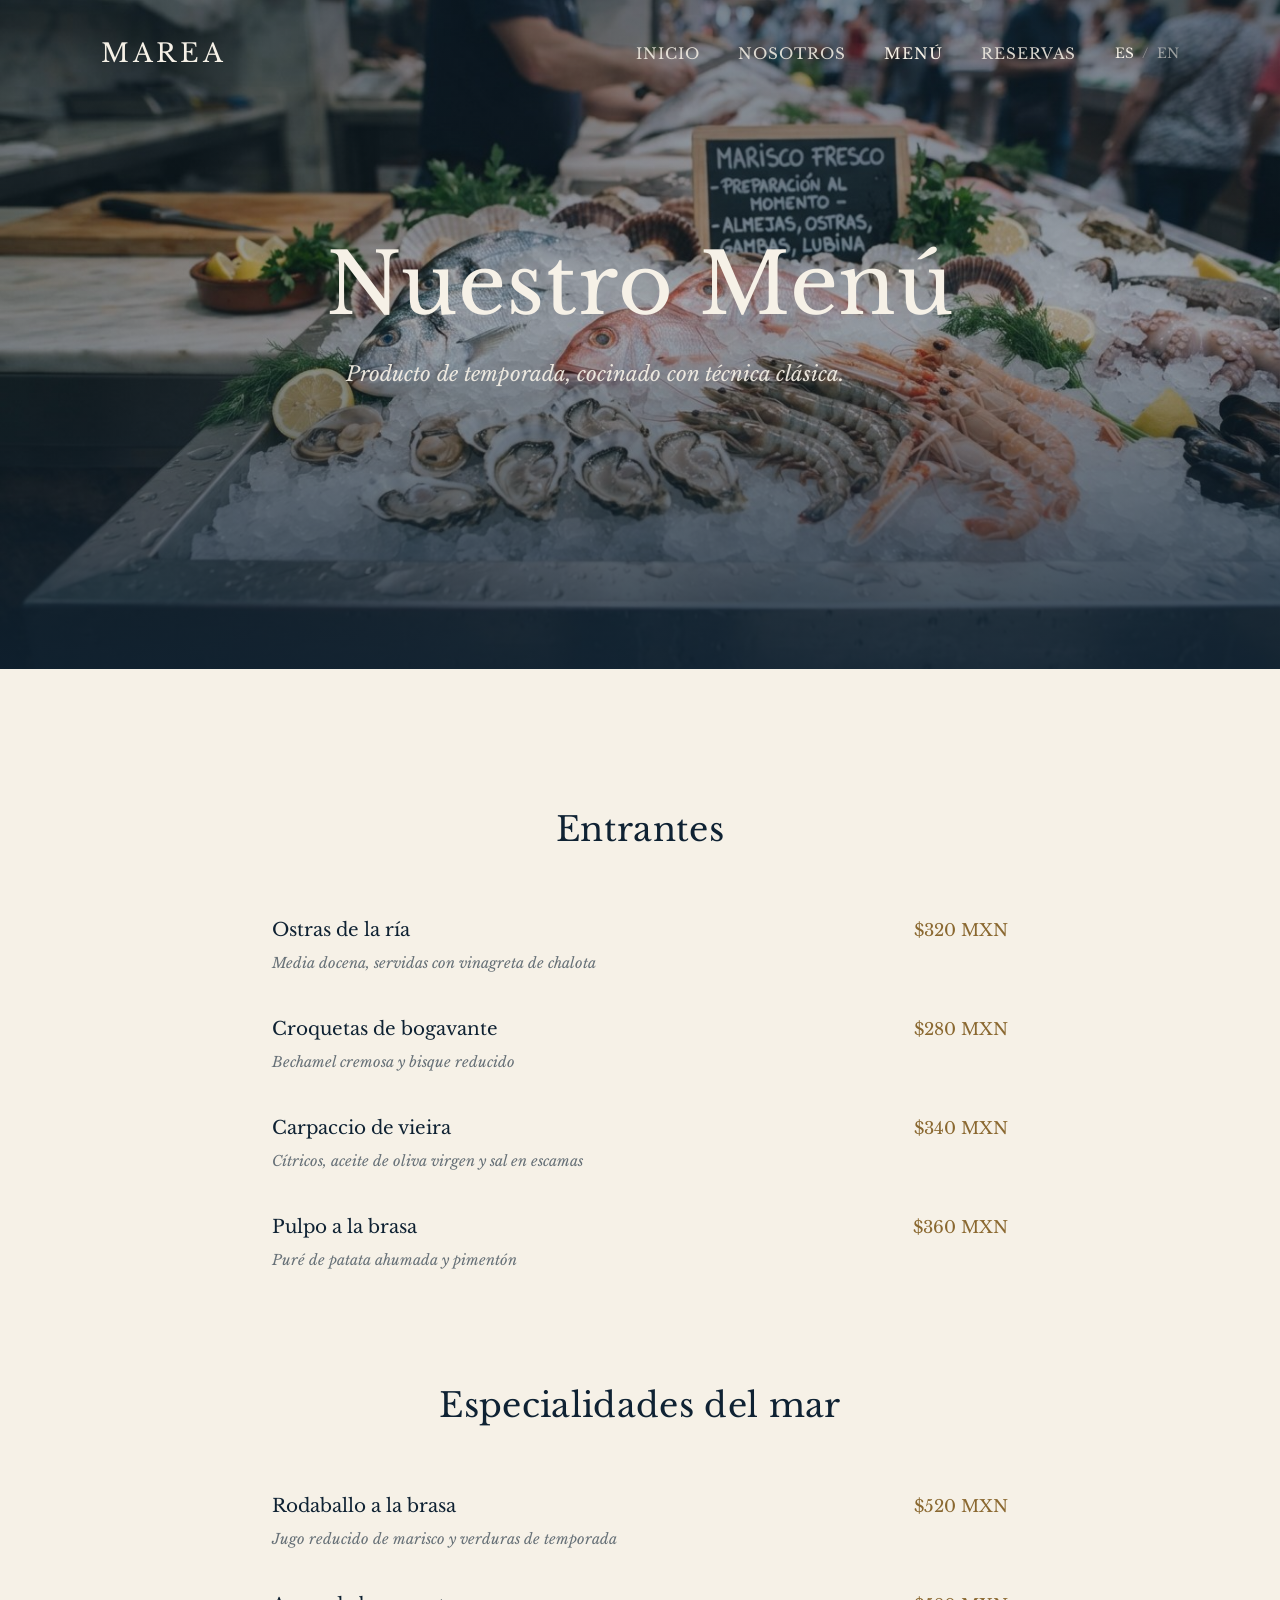
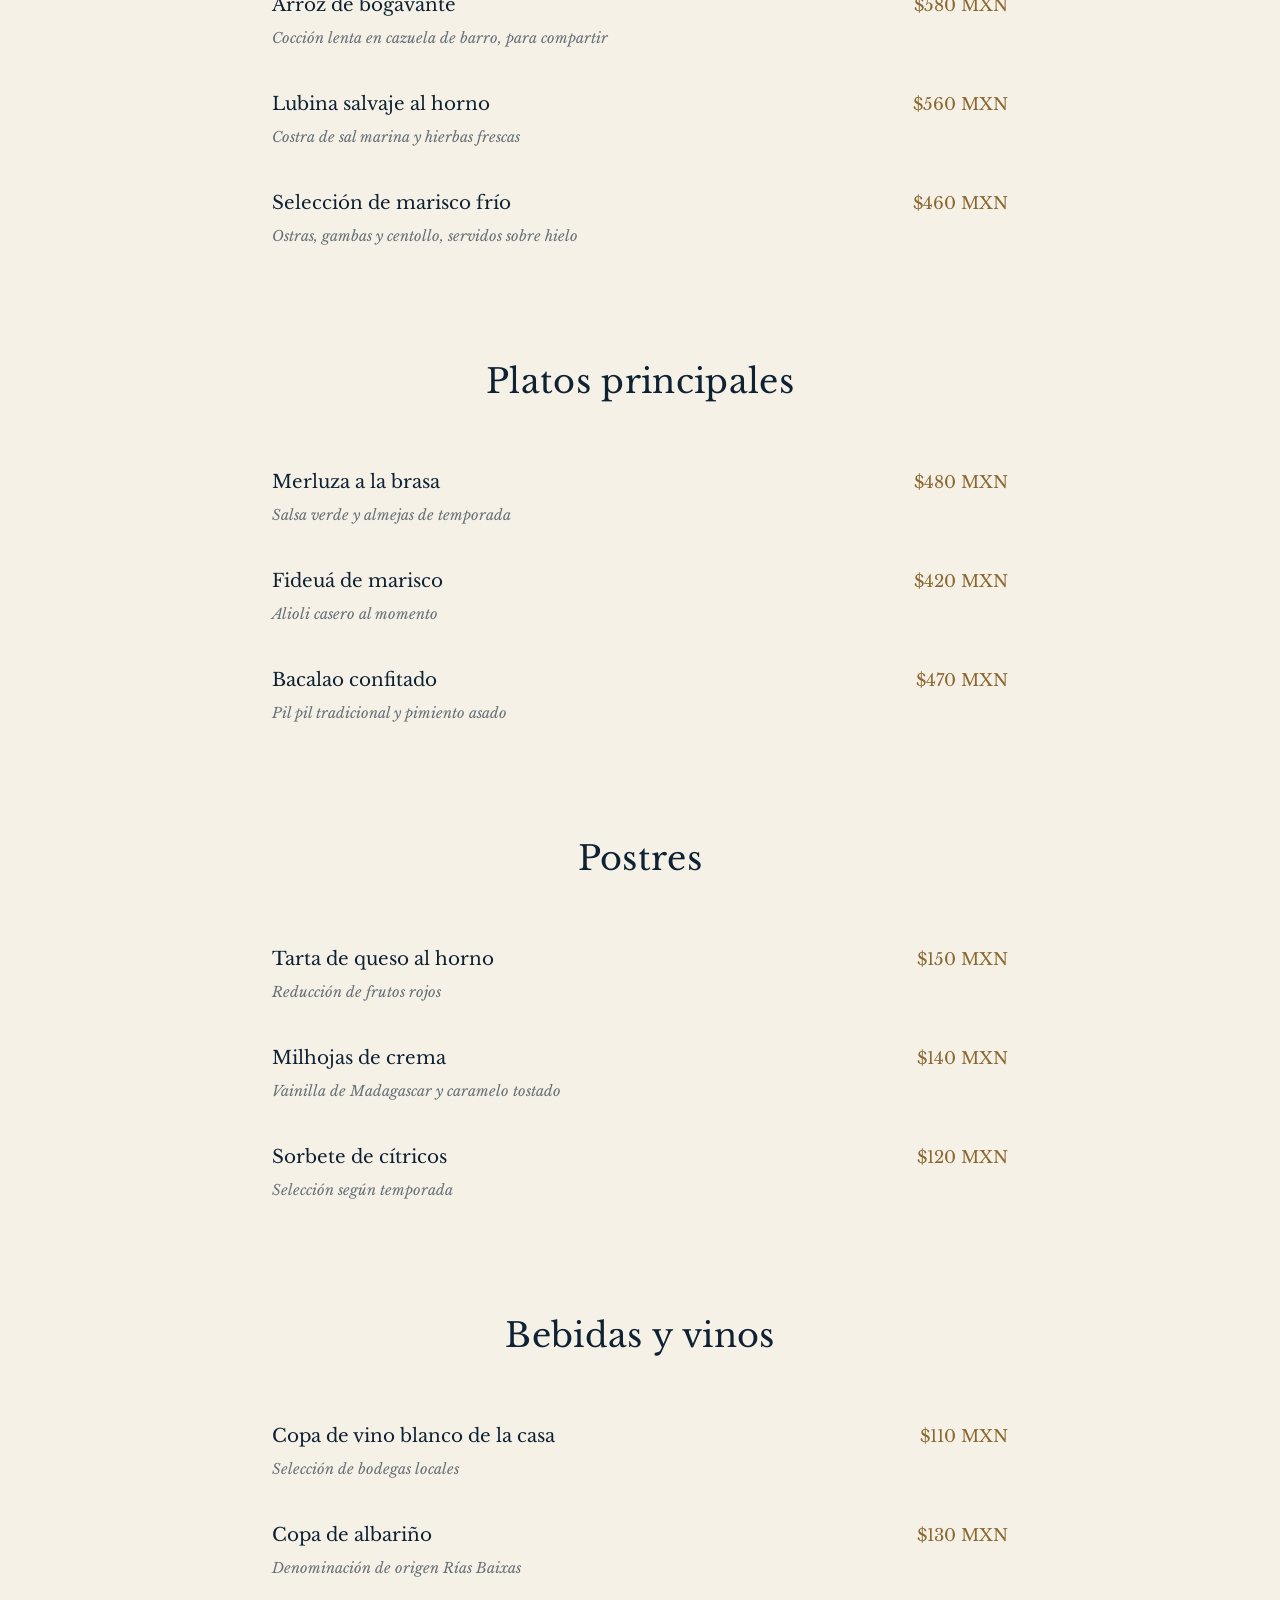
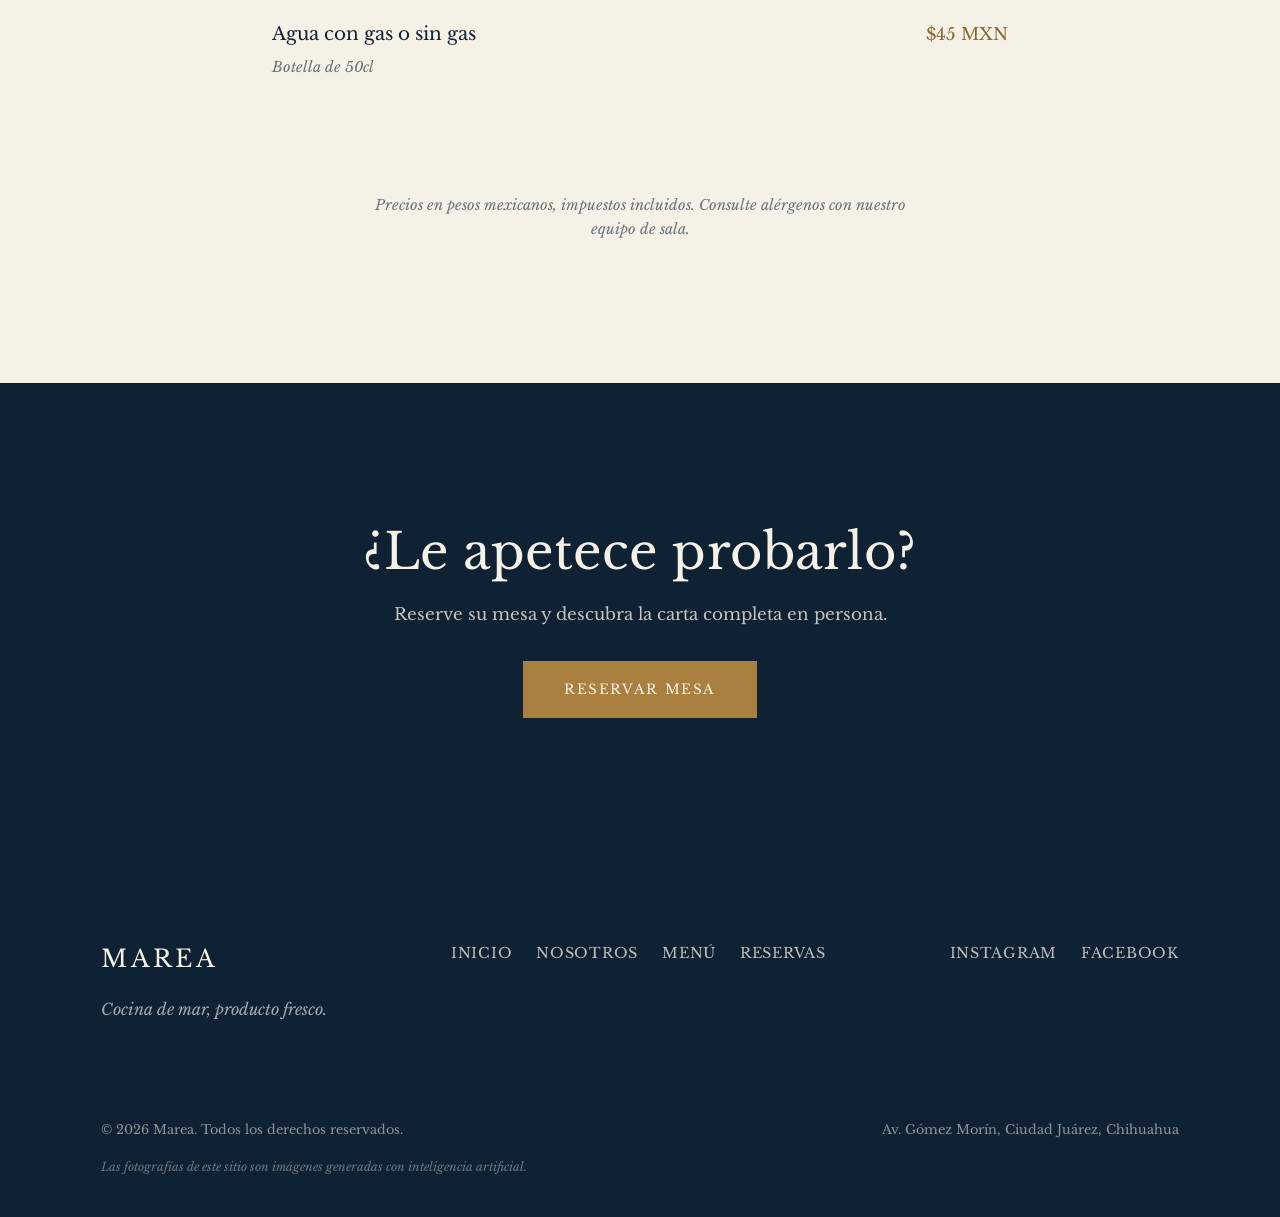
==== commit e7f0bd9c: "Completar fotografías del sitio, aviso de IA y ubicación - Insertadas las fotografías restantes (mer" ====
--- a/menu.html
+++ b/menu.html
@@ -50,7 +50,7 @@
     <section class="hero hero--compact">
       <img
         src="assets/images/hero-menu.jpg"
-        alt="Marisco fresco dispuesto sobre hielo antes de su preparación"
+        alt="Puesto de pescado y marisco fresco sobre hielo, listo para su preparación"
         class="hero__image"
       >
 
@@ -269,8 +269,9 @@
 
       <div class="site-footer__bottom">
         <span data-i18n="footer_copyright">© 2026 Marea. Todos los derechos reservados.</span>
-        <span>Calle del Puerto 12, Ciudad Juárez, Chihuahua</span>
-      </div>
+        <span>Av. Gómez Morín, Ciudad Juárez, Chihuahua</span>
+      </div>
+      <p class="site-footer__disclaimer" data-i18n="footer_ai_disclaimer">Las fotografías de este sitio son imágenes generadas con inteligencia artificial.</p>
     </div>
   </footer>
 
--- a/assets/css/style.css
+++ b/assets/css/style.css
@@ -634,6 +634,13 @@
   padding-top: clamp(2rem, 4vw, 2.5rem);
   font-size: 0.8rem;
   opacity: 0.55;
+}
+
+.site-footer__disclaimer {
+  margin-top: 1rem;
+  font-size: 0.75rem;
+  font-style: italic;
+  opacity: 0.4;
 }
 
 /* ---------- Responsive ---------- */
